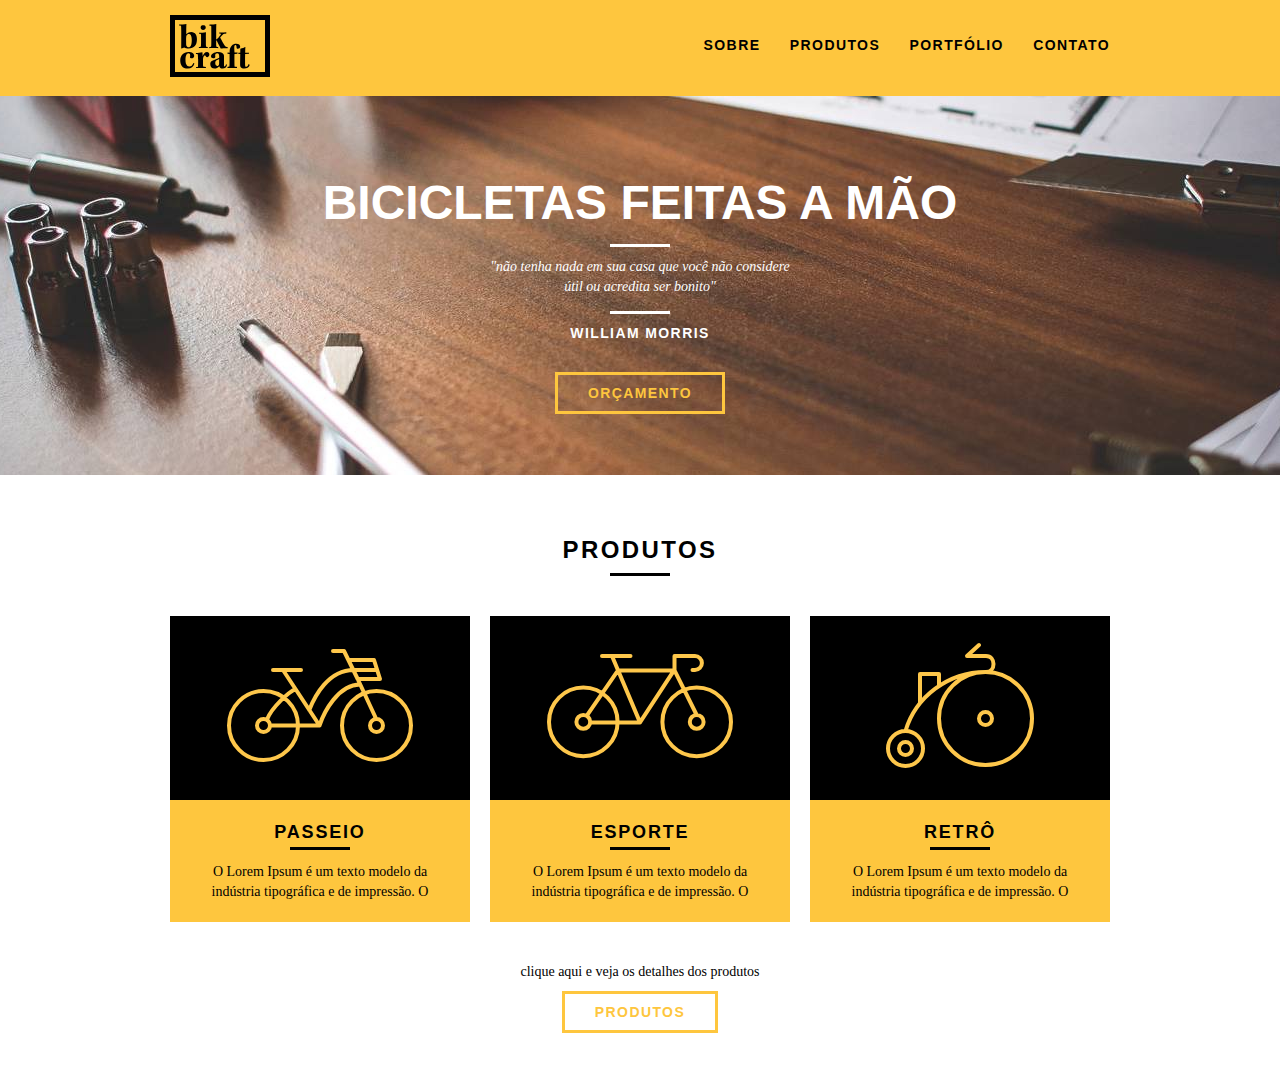
==== index.html @ 1c9a2f37 "first commit" ====
<!DOCTYPE html>
<html lang="pt-br">
  <head>
    <meta charset="utf-8" />
    <link rel="stylesheet" href="css/normalize.css" />
    <link rel="stylesheet" href="css/reset.css" />
    <link rel="stylesheet" href="css/grid.css" />
    <link rel="stylesheet" href="css/style.css" />
    <title>Bikcraft</title>
  </head>
  <body>
    <!-- HEADER -->
    <header class="header">
      <div class="container">
        <a href="index.html" class="grid-4">
          <img src="img/bikcraft.svg" alt="Bikcraft" />
        </a>

        <nav class="grid-12 header_menu">
          <ul>
            <li><a href="sobre.html">Sobre</a></li>
            <li><a href="produtos.html">Produtos</a></li>
            <li><a href="porfolio.html">Portfólio</a></li>
            <li><a href="contato.html">Contato</a></li>
          </ul>
        </nav>
      </div>
    </header>

    <!-- INTRODUÇÃO -->
    <section class="introducao">
      <div class="container">
        <h1>Bicicletas feitas a mão</h1>
        <blockquote class="quote-externo">
          <p>
            "não tenha nada em sua casa que você não considere útil ou acredita
            ser bonito"
          </p>
          <cite>WILLIAM MORRIS</cite>
        </blockquote>
        <a href="produtos.html" class="btn">Orçamento</a>
      </div>
    </section>

     <!-- PRODUTOS -->
    <section class="produtos container">
      <h2 class="subtitulo">Produtos</h2>
      <ul class="produtos-lista">
        <li class="grid-1-3">
          <div class="produtos-icone">
            <img src="img/produtos/passeio.svg" alt="Bikcraft Passeio" />
          </div>
          <h3>Passeio</h3>
          <p>
            O Lorem Ipsum é um texto modelo da indústria tipográfica e de
            impressão. O
          </p>
        </li>
        
        <li class="grid-1-3">
          <div class="produtos-icone">
            <img src="img/produtos/esporte.svg" alt="Bikcraft Passeio" />
          </div>
          <h3>Esporte</h3>
          <p>
            O Lorem Ipsum é um texto modelo da indústria tipográfica e de
            impressão. O
          </p>
        </li>

        <li class="grid-1-3">
          <div class="produtos-icone">
            <img src="img/produtos/retro.svg" alt="Bikcraft Passeio" />
          </div>
          <h3>Retrô</h3>
          <p>
            O Lorem Ipsum é um texto modelo da indústria tipográfica e de
            impressão. O
          </p>
        </li>
      </ul>

      <div class="call">
        <p>clique aqui e veja os detalhes dos produtos</p>
        <a href="produtos.html" class="btn btn-preto">Produtos</a>
      </div>
    </section>
  </body>
</html>
---- css/grid.css ----
*, *:before, *:after {
  -webkit-box-sizing: border-box; 
  -moz-box-sizing: border-box; 
  box-sizing: border-box;
}

.container {
	width: 960px;
	margin: 0 auto;
	padding: 0px;
	position: relative;
}

.container:after, .container:before {
	content: " ";
	display: table;
}

.container:after {
	clear: both;
}

.grid-1, .grid-2, .grid-3, .grid-4, .grid-5, .grid-6, .grid-7, .grid-8, .grid-9, .grid-10, .grid-11, .grid-12, .grid-13, .grid-14, .grid-15, .grid-16, .grid-1-3 {
	float: left;
	margin-left: 10px;
	margin-right: 10px;
}

.grid-1 	{width: 40px;}
.grid-2 	{width: 100px;}
.grid-3 	{width: 160px;}
.grid-4 	{width: 220px;}
.grid-5 	{width: 280px;}
.grid-6 	{width: 340px;}
.grid-7 	{width: 400px;}
.grid-8 	{width: 460px;}
.grid-9 	{width: 520px;}
.grid-10 	{width: 580px;}
.grid-11 	{width: 640px;}
.grid-12 	{width: 700px;}
.grid-13 	{width: 760px;}
.grid-14 	{width: 820px;}
.grid-15 	{width: 880px;}
.grid-16 	{width: 940px;}
.grid-1-3	{width: 300px;}
---- css/style.css ----
/* Estilos gerais */

body {
  font-family: Arial, Helvetica, sans-serif;
}

p {
  font-family: Georgia, "Times New Roman", Times, serif;
  font-size: 14px;
  line-height: 20px;
}

.btn {
  border: 3px solid #fec63e;
  padding: 10px 30px;
  color: #fec63e;
  font-size: 14px;
  line-height: 20px;
  text-transform: uppercase;
  letter-spacing: 0.1em;
  font-weight: bold;
}

.btn:hover {
  color: #fff;
  border-color: #fff;
}

.btn.btn-preto:hover {
    color: #000;
    border-color: #000;
}

.subtitulo {
    font-size: 24px;
    font-weight: bold;
    line-height: 30px;
    letter-spacing: .1em;
    color: #000;
    text-transform: uppercase;
    text-align: center;
    margin-bottom: 40px;
}

.subtitulo:after {
  content: "";
  display: block;
  width: 60px;
  height: 3px;
  background: #000;
  margin: 8px auto;
}

/* Header */
.header {
  position: fixed;
  top: 0;
  width: 100%;
  background: #fec63e;
  padding: 15px 0;
  z-index: 10;
}

.header_menu {
  text-align: right;
}

.header_menu ul li {
  display: inline-block;
  margin-left: 25px;
  margin-top: 20px;
}

.header_menu ul li a {
  color: #000;
  font-weight: bold;
  text-transform: uppercase;
  letter-spacing: 0.1em;
  font-size: 14px;
  line-height: 20px;
  padding: 10px 0;
}

.header_menu ul li a:hover {
  color: #fff;
}

/* Introdução */

.introducao {
  width: 100%;
  height: 380px;
  background: url("../img/bg.jpg") no-repeat center;
  background-size: cover;
  margin-top: 95px;
  text-align: center;
  padding-top: 80px;
}

.introducao h1 {
  font-size: 48px;
  color: #fff;
  font-weight: bold;
  text-transform: uppercase;
}

.quote-externo {
  max-width: 320px;
  margin: 0 auto;
  margin-bottom: 40px;
  color: #fff;
}

.quote-externo p {
  font-style: italic;
}

.quote-externo p:before,
.quote-externo p:after {
  content: "";
  display: block;
  width: 60px;
  height: 3px;
  background: #fff;
  margin: 14px auto 10px auto;
}

.quote-externo cite {
  font-style: normal;
  font-weight: bold;
  font-size: 14px;
  letter-spacing: 0.1em;
}

/*Produtos*/
.produtos{
    padding: 60px 0;
}

.produtos-lista li {
    background: #fec63e;
    text-align: center;
}

.produtos-lista li h3 {
    font-size: 18px;
    font-weight: bold;
    line-height: 25px;
    text-transform: uppercase;
    letter-spacing: .1em;
    margin-top: 20px;
}

.produtos-lista li h3:after {
    content: "";
    display: block;
    width: 60px;
    height: 3px;
    background: #000;
    margin: 2px auto;
}

.produtos-lista li p {
    padding: 10px 20px 20px 20px;
}

.produtos-icone {
    background: #000;
    padding: 20px;
}

.call {
    padding-top: 40px;
    text-align: center;
    clear: both;
}

.call p {
    margin-bottom: 20px;
}
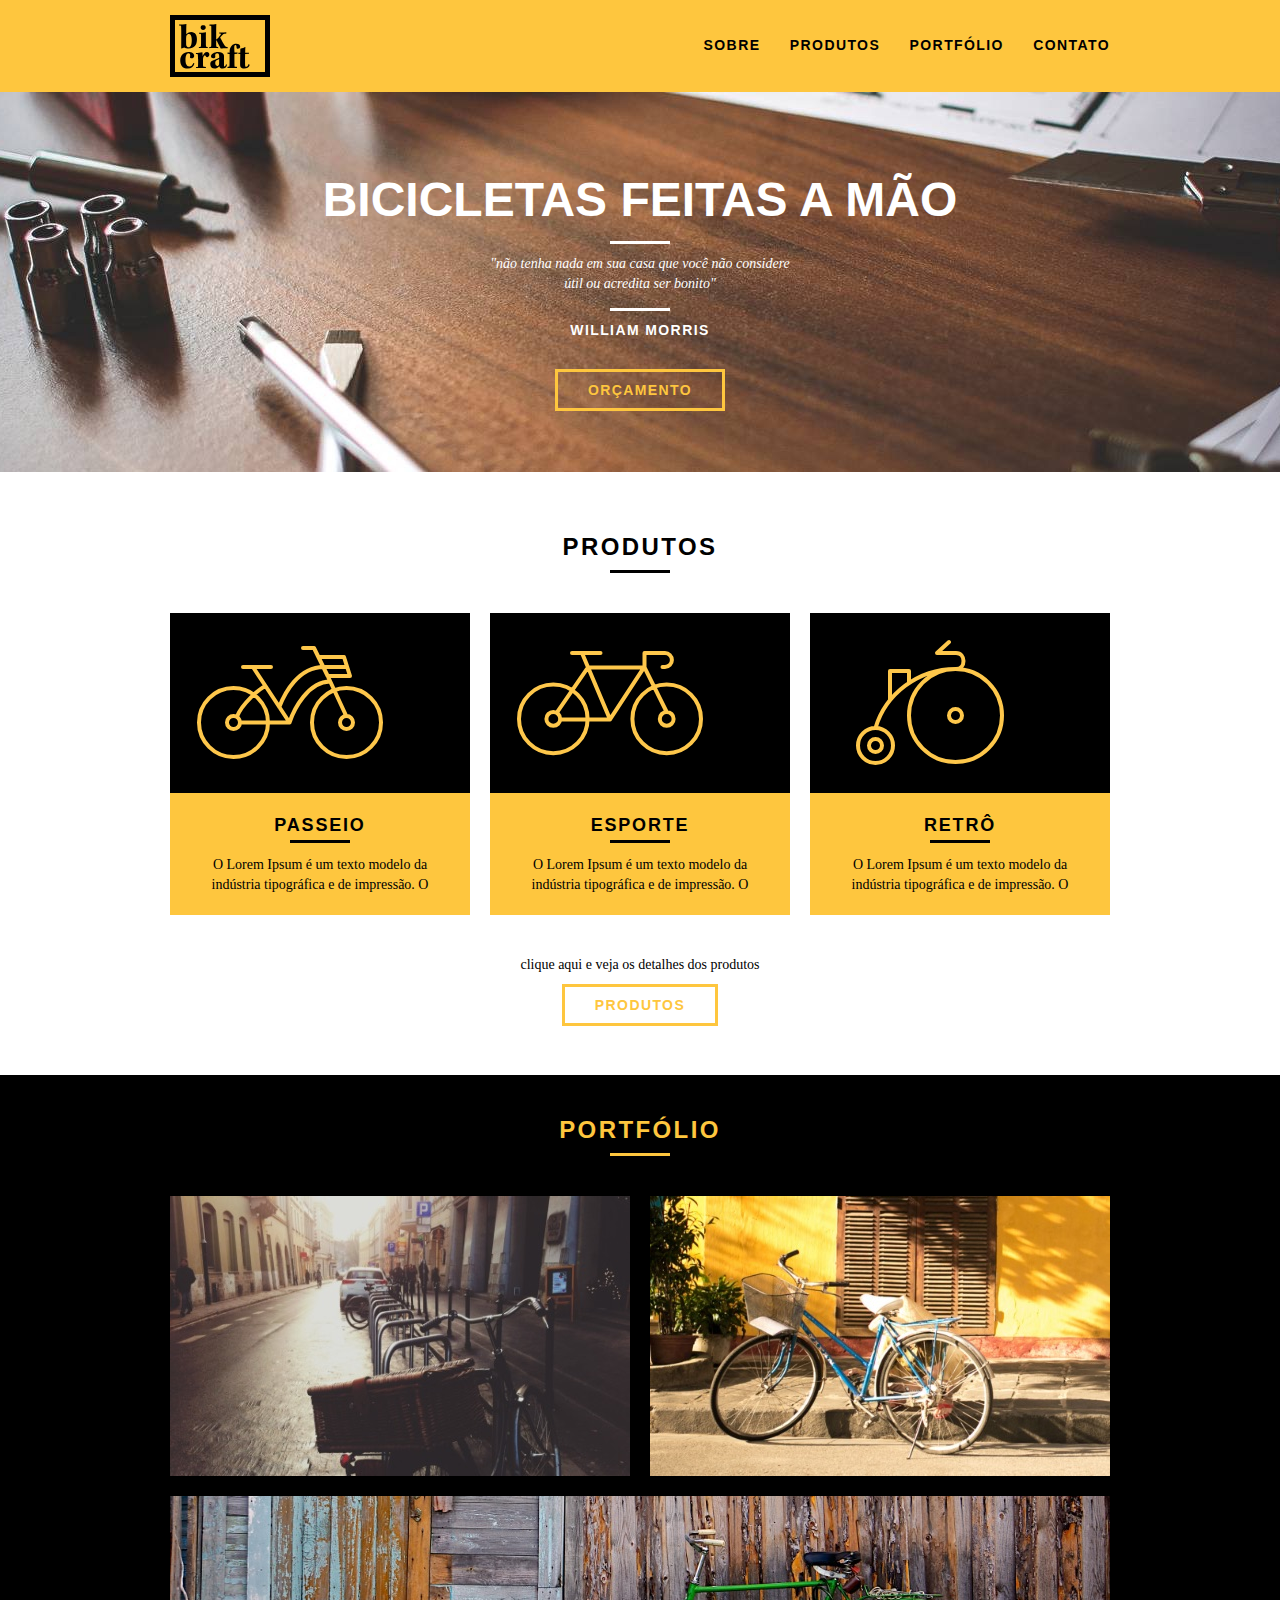
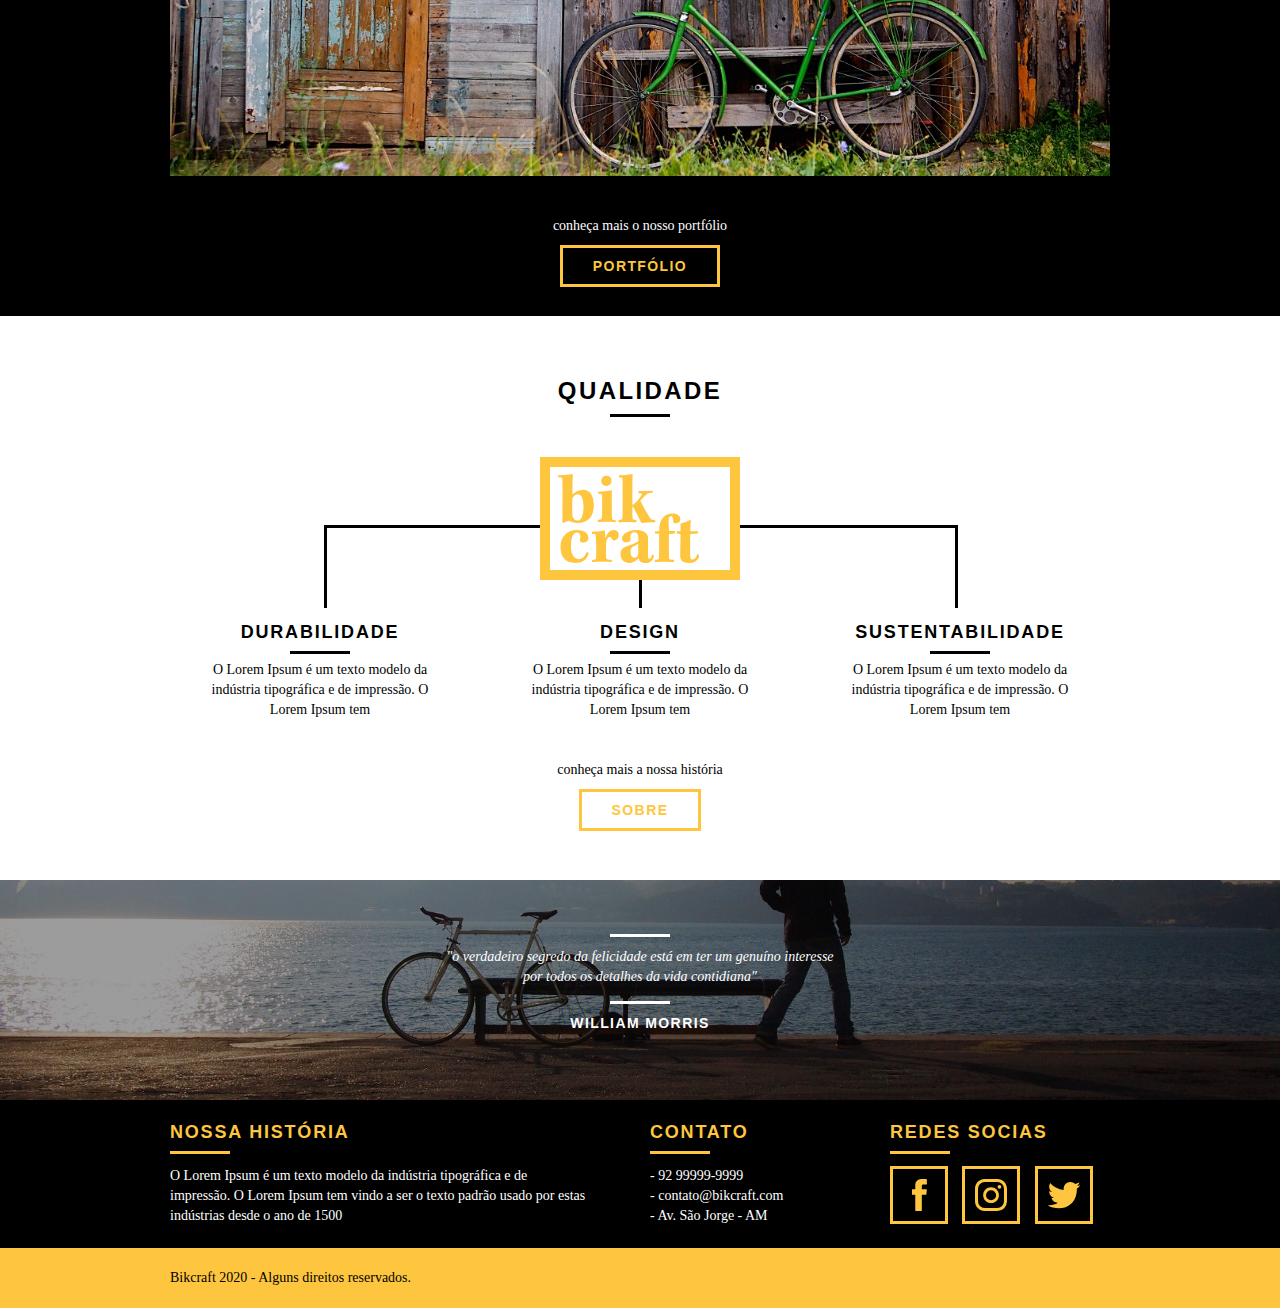
==== commit 30176a98: "home" ====
--- a/index.html
+++ b/index.html
@@ -42,7 +42,7 @@
       </div>
     </section>
 
-     <!-- PRODUTOS -->
+    <!-- PRODUTOS -->
     <section class="produtos container">
       <h2 class="subtitulo">Produtos</h2>
       <ul class="produtos-lista">
@@ -56,7 +56,7 @@
             impressão. O
           </p>
         </li>
-        
+
         <li class="grid-1-3">
           <div class="produtos-icone">
             <img src="img/produtos/esporte.svg" alt="Bikcraft Passeio" />
@@ -85,5 +85,128 @@
         <a href="produtos.html" class="btn btn-preto">Produtos</a>
       </div>
     </section>
+
+    <!-- PORTFOLIO -->
+    <section class="portfolio">
+      <div class="container">
+        <h2 class="subtitulo">Portfólio</h2>
+        <ul class="portfolio_lista">
+          <li class="grid-8">
+            <img src="img/portfolio/retro.jpg" alt="Bicicleta Retrô" />
+          </li>
+
+          <li class="grid-8">
+            <img src="img/portfolio/passeio.jpg" alt="Bicicleta Passeio" />
+          </li>
+
+          <li class="grid-16">
+            <img src="img/portfolio/esporte.jpg" alt="Bicicleta Esporte" />
+          </li>
+        </ul>
+
+        <div class="call">
+          <p>conheça mais o nosso portfólio</p>
+          <a href="portifolio.html" class="btn">Portfólio</a>
+        </div>
+      </div>
+    </section>
+
+    <!-- QUALIDADE -->
+    <section class="qualidade container">
+      <h2 class="subtitulo">Qualidade</h2>
+      <img src="img/bikcraft-qualidade.svg" alt="Bikcraft" />
+
+      <ul class="qualidade_lista">
+        <li class="grid-1-3">
+          <h3>Durabilidade</h3>
+          <p>
+            O Lorem Ipsum é um texto modelo da indústria tipográfica e de
+            impressão. O Lorem Ipsum tem
+          </p>
+        </li>
+
+        <li class="grid-1-3">
+          <h3>Design</h3>
+          <p>
+            O Lorem Ipsum é um texto modelo da indústria tipográfica e de
+            impressão. O Lorem Ipsum tem
+          </p>
+        </li>
+
+        <li class="grid-1-3">
+          <h3>Sustentabilidade</h3>
+          <p>
+            O Lorem Ipsum é um texto modelo da indústria tipográfica e de
+            impressão. O Lorem Ipsum tem
+          </p>
+        </li>
+      </ul>
+
+      <div class="call">
+        <p>conheça mais a nossa história</p>
+        <a href="sobre.html" class="btn btn-preto">Sobre</a>
+      </div>
+    </section>
+
+    <section class="quebra container">
+      <blockquote class="quote-externo">
+        <p>
+          "o verdadeiro segredo da felicidade está em ter um genuíno interesse
+          por todos os detalhes da vida contidiana"
+        </p>
+        <cite>WILLIAM MORRIS</cite>
+      </blockquote>
+    </section>
+
+    <footer>
+      <div class="footer">
+        <div class="container">
+          <div class="grid-8 footer_historia">
+            <h3>Nossa História</h3>
+            <p>
+              O Lorem Ipsum é um texto modelo da indústria tipográfica e de
+              impressão. O Lorem Ipsum tem vindo a ser o texto padrão usado por
+              estas indústrias desde o ano de 1500
+            </p>
+          </div>
+
+          <div class="grid-4 footer_contato">
+            <h3>Contato</h3>
+            <ul>
+              <li>- 92 99999-9999</li>
+              <li>- contato@bikcraft.com</li>
+              <li>- Av. São Jorge - AM</li>
+            </ul>
+          </div>
+
+          <div class="grid-4 footer_redes">
+            <h3>Redes Socias</h3>
+            <ul>
+              <li>
+                <a href="https://facebook.com" target="_blank">
+                  <img src="img/redes-sociais/facebook.svg" alt="Facebook" />
+                </a>
+              </li>
+              <li>
+                <a href="https://instagram.com" target="_blank">
+                  <img src="img/redes-sociais/instagram.svg" alt="Instagram" />
+                </a>
+              </li>
+              <li>
+                <a href="https://twitter.com" target="_blank">
+                  <img src="img/redes-sociais/twitter.svg" alt="Twitter" />
+                </a>
+              </li>
+            </ul>
+          </div>
+        </div>
+      </div>
+
+      <div class="copy">
+        <div class="container">
+          <p class="grid-16">Bikcraft 2020 - Alguns direitos reservados.</p>
+        </div>
+      </div>
+    </footer>
   </body>
 </html>
--- a/css/style.css
+++ b/css/style.css
@@ -8,6 +8,10 @@
   font-family: Georgia, "Times New Roman", Times, serif;
   font-size: 14px;
   line-height: 20px;
+}
+
+img {
+  display: block;
 }
 
 .btn {
@@ -27,19 +31,19 @@
 }
 
 .btn.btn-preto:hover {
-    color: #000;
-    border-color: #000;
+  color: #000;
+  border-color: #000;
 }
 
 .subtitulo {
-    font-size: 24px;
-    font-weight: bold;
-    line-height: 30px;
-    letter-spacing: .1em;
-    color: #000;
-    text-transform: uppercase;
-    text-align: center;
-    margin-bottom: 40px;
+  font-size: 24px;
+  font-weight: bold;
+  line-height: 30px;
+  letter-spacing: 0.1em;
+  color: #000;
+  text-transform: uppercase;
+  text-align: center;
+  margin-bottom: 40px;
 }
 
 .subtitulo:after {
@@ -92,7 +96,7 @@
   height: 380px;
   background: url("../img/bg.jpg") no-repeat center;
   background-size: cover;
-  margin-top: 95px;
+  margin-top: 92px;
   text-align: center;
   padding-top: 80px;
 }
@@ -133,48 +137,192 @@
 }
 
 /*Produtos*/
-.produtos{
-    padding: 60px 0;
+.produtos {
+  padding: 60px 0;
 }
 
 .produtos-lista li {
-    background: #fec63e;
-    text-align: center;
+  background: #fec63e;
+  text-align: center;
 }
 
 .produtos-lista li h3 {
-    font-size: 18px;
-    font-weight: bold;
-    line-height: 25px;
-    text-transform: uppercase;
-    letter-spacing: .1em;
-    margin-top: 20px;
+  font-size: 18px;
+  font-weight: bold;
+  line-height: 25px;
+  text-transform: uppercase;
+  letter-spacing: 0.1em;
+  margin-top: 20px;
 }
 
 .produtos-lista li h3:after {
-    content: "";
-    display: block;
-    width: 60px;
-    height: 3px;
-    background: #000;
-    margin: 2px auto;
+  content: "";
+  display: block;
+  width: 60px;
+  height: 3px;
+  background: #000;
+  margin: 2px auto;
 }
 
 .produtos-lista li p {
-    padding: 10px 20px 20px 20px;
+  padding: 10px 20px 20px 20px;
 }
 
 .produtos-icone {
-    background: #000;
-    padding: 20px;
+  background: #000;
+  padding: 20px;
 }
 
 .call {
-    padding-top: 40px;
-    text-align: center;
-    clear: both;
+  padding-top: 40px;
+  text-align: center;
+  clear: both;
 }
 
 .call p {
-    margin-bottom: 20px;
+  margin-bottom: 20px;
+}
+
+/*PORTFOLIO*/
+.portfolio {
+  width: 100%;
+  background: #000;
+  padding: 40px 0;
+}
+
+.portfolio .subtitulo {
+  color: #fec63e;
+}
+
+.portfolio .subtitulo:after {
+  background: #fec63e;
+}
+
+.portfolio_lista li:last-child {
+  margin-top: 20px;
+}
+
+.portfolio .call p {
+  color: #fff;
+}
+
+/* QUALIDADE */
+.qualidade {
+  padding: 60px 0;
+}
+
+.qualidade_lista {
+  padding-top: 20px;
+}
+
+.qualidade::after {
+  content: "";
+  width: 634px;
+  height: 83px;
+  display: block;
+  background: url(../img/linhas.svg) no-repeat center;
+  position: absolute;
+  top: 209px;
+  right: 162px;
+  z-index: -1;
+}
+
+.qualidade img {
+  margin: 0 auto;
+}
+
+.qualidade_lista li {
+  text-align: center;
+  padding: 0 40px;
+}
+
+.qualidade_lista li h3 {
+  font-size: 18px;
+  font-weight: bold;
+  line-height: 25px;
+  text-transform: uppercase;
+  letter-spacing: 0.1em;
+  margin-top: 20px;
+}
+
+.qualidade_lista li h3:after {
+  content: "";
+  display: block;
+  width: 60px;
+  height: 3px;
+  background: #000;
+  margin: 6px auto;
+}
+
+/* QUEBRA */
+
+.quebra {
+  width: 100%;
+  height: 220px;
+  background: url(../img/bg-footer.jpg) no-repeat center;
+  background-size: cover;
+  text-align: center;
+  padding-top: 40px;
+}
+
+.quebra .quote-externo {
+  max-width: 400px;
+}
+
+/* QUEBRA */
+
+.footer {
+  width: 100%;
+  background: #000;
+  color: #fff;
+  padding: 20px 0;
+}
+
+.footer h3 {
+  font-size: 18px;
+  line-height: 25px;
+  color: #fec63e;
+  text-transform: uppercase;
+  letter-spacing: .1em;
+  font-weight: bold;
+}
+
+.footer h3::after {
+  content: "";
+  display: block;
+  width: 60px;
+  height: 3px;
+  background: #fec63e;
+  margin: 6px 0 12px 0 ;
+}
+
+.footer_historia {
+  padding-right: 40px;
+}
+
+.footer_contato ul li {
+  font-size: 14px;
+  line-height: 20px;
+  font-family: Georgia, 'Times New Roman', Times, serif;
+}
+
+.footer_redes ul li {
+  display: inline-block;
+  margin-right: 10px;
+}
+
+.footer_redes ul li a {
+  display: block;
+  border: 3px solid #fec63e;
+  padding: 10px;
+}
+
+.footer_redes ul li a:hover {
+  border-color:  #fff;
+}
+
+.copy {
+  width: 100%;
+  background: #fec63e;
+  padding: 20px 0;
 }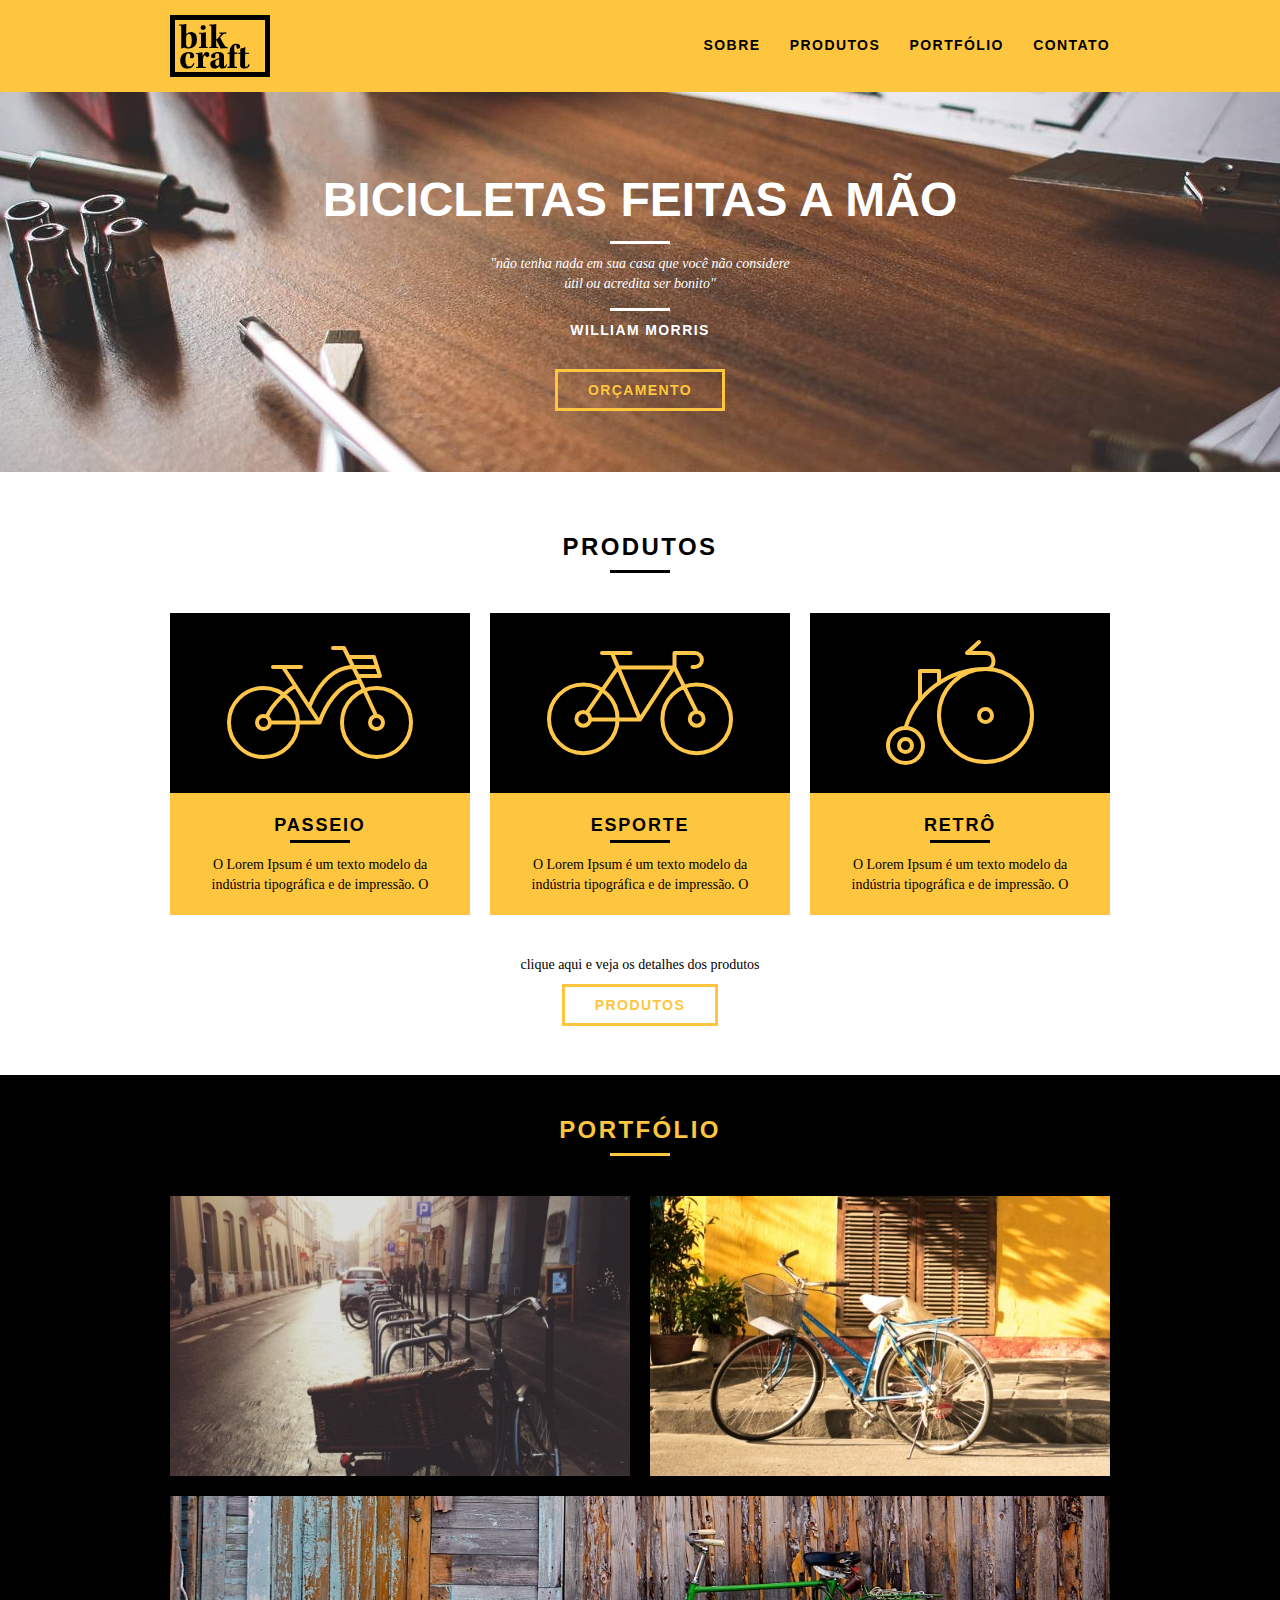
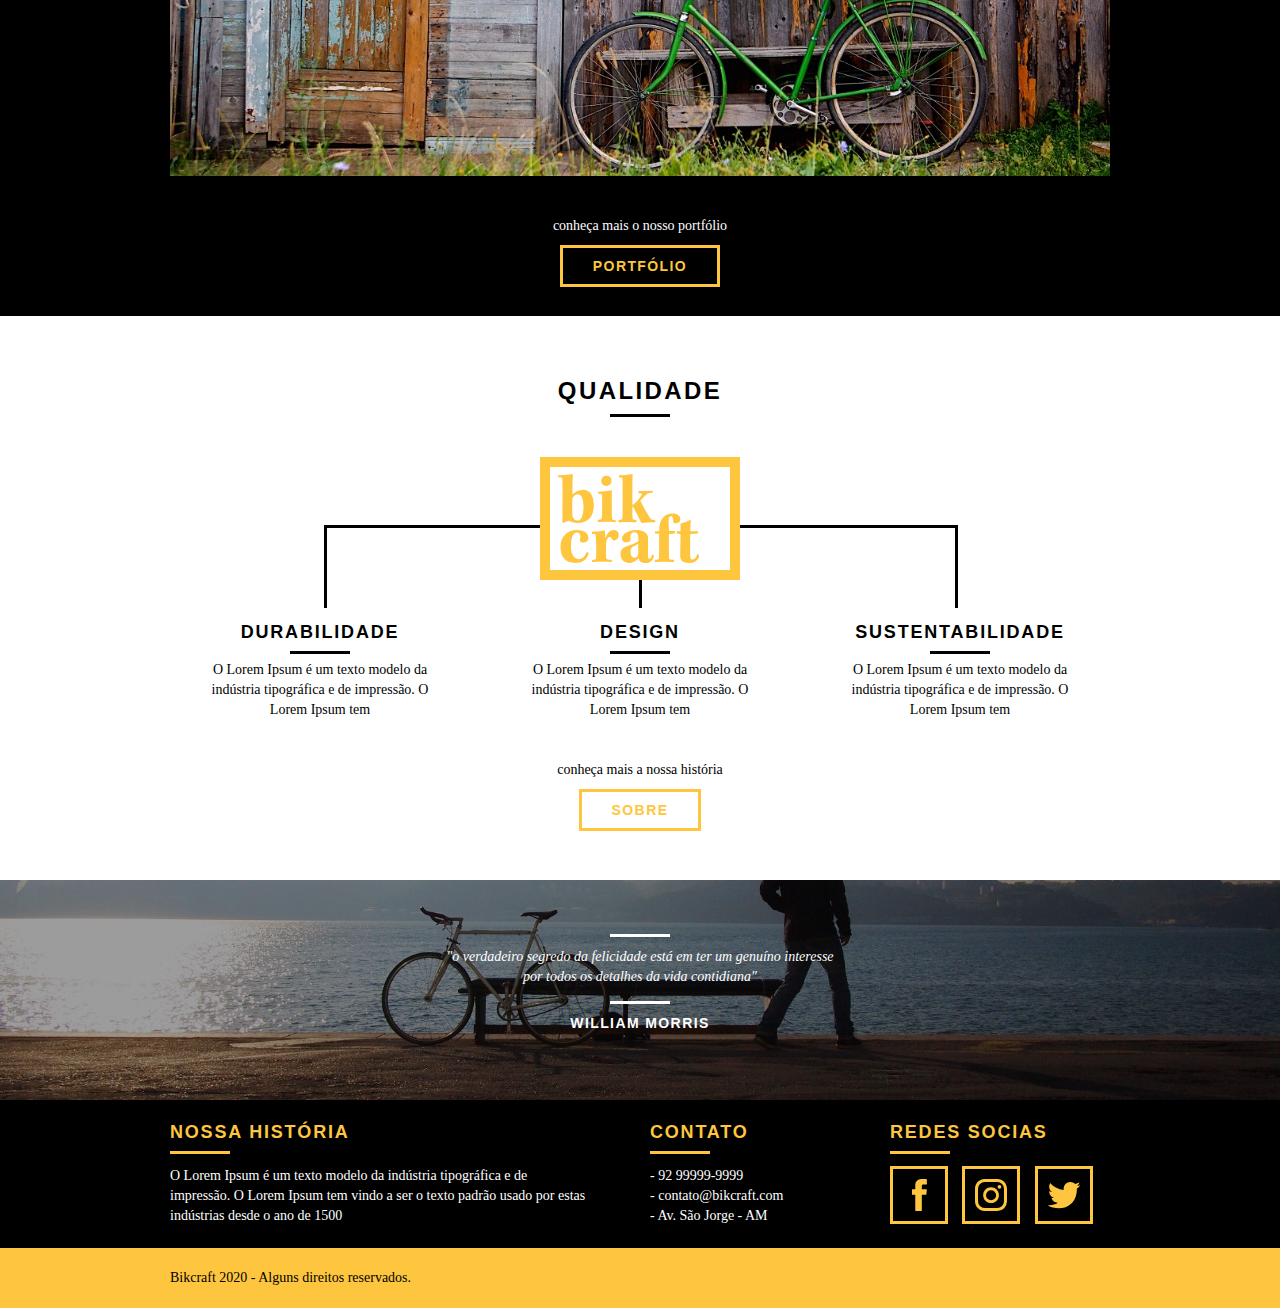
==== commit a190155c: "responsividade do grid e home" ====
--- a/index.html
+++ b/index.html
@@ -6,6 +6,7 @@
     <link rel="stylesheet" href="css/reset.css" />
     <link rel="stylesheet" href="css/grid.css" />
     <link rel="stylesheet" href="css/style.css" />
+    <link rel="stylesheet" href="css/reponsivo.css" />
     <title>Bikcraft</title>
   </head>
   <body>
@@ -20,7 +21,7 @@
           <ul>
             <li><a href="sobre.html">Sobre</a></li>
             <li><a href="produtos.html">Produtos</a></li>
-            <li><a href="porfolio.html">Portfólio</a></li>
+            <li><a href="portfolio.html">Portfólio</a></li>
             <li><a href="contato.html">Contato</a></li>
           </ul>
         </nav>
--- a/css/grid.css
+++ b/css/grid.css
@@ -1,45 +1,184 @@
-*, *:before, *:after {
-  -webkit-box-sizing: border-box; 
-  -moz-box-sizing: border-box; 
+*,
+*:before,
+*:after {
+  -webkit-box-sizing: border-box;
+  -moz-box-sizing: border-box;
   box-sizing: border-box;
 }
 
 .container {
-	width: 960px;
-	margin: 0 auto;
-	padding: 0px;
-	position: relative;
+  width: 960px;
+  margin: 0 auto;
+  padding: 0px;
+  position: relative;
 }
 
-.container:after, .container:before {
-	content: " ";
-	display: table;
+.container:after,
+.container:before {
+  content: " ";
+  display: table;
 }
 
 .container:after {
-	clear: both;
+  clear: both;
 }
 
-.grid-1, .grid-2, .grid-3, .grid-4, .grid-5, .grid-6, .grid-7, .grid-8, .grid-9, .grid-10, .grid-11, .grid-12, .grid-13, .grid-14, .grid-15, .grid-16, .grid-1-3 {
-	float: left;
-	margin-left: 10px;
-	margin-right: 10px;
+.grid-1,
+.grid-2,
+.grid-3,
+.grid-4,
+.grid-5,
+.grid-6,
+.grid-7,
+.grid-8,
+.grid-9,
+.grid-10,
+.grid-11,
+.grid-12,
+.grid-13,
+.grid-14,
+.grid-15,
+.grid-16,
+.grid-1-3 {
+  float: left;
+  margin-left: 10px;
+  margin-right: 10px;
 }
 
-.grid-1 	{width: 40px;}
-.grid-2 	{width: 100px;}
-.grid-3 	{width: 160px;}
-.grid-4 	{width: 220px;}
-.grid-5 	{width: 280px;}
-.grid-6 	{width: 340px;}
-.grid-7 	{width: 400px;}
-.grid-8 	{width: 460px;}
-.grid-9 	{width: 520px;}
-.grid-10 	{width: 580px;}
-.grid-11 	{width: 640px;}
-.grid-12 	{width: 700px;}
-.grid-13 	{width: 760px;}
-.grid-14 	{width: 820px;}
-.grid-15 	{width: 880px;}
-.grid-16 	{width: 940px;}
-.grid-1-3	{width: 300px;}+.grid-1 {
+  width: 40px;
+}
+.grid-2 {
+  width: 100px;
+}
+.grid-3 {
+  width: 160px;
+}
+.grid-4 {
+  width: 220px;
+}
+.grid-5 {
+  width: 280px;
+}
+.grid-6 {
+  width: 340px;
+}
+.grid-7 {
+  width: 400px;
+}
+.grid-8 {
+  width: 460px;
+}
+.grid-9 {
+  width: 520px;
+}
+.grid-10 {
+  width: 580px;
+}
+.grid-11 {
+  width: 640px;
+}
+.grid-12 {
+  width: 700px;
+}
+.grid-13 {
+  width: 760px;
+}
+.grid-14 {
+  width: 820px;
+}
+.grid-15 {
+  width: 880px;
+}
+.grid-16 {
+  width: 940px;
+}
+.grid-1-3 {
+  width: 300px;
+}
+
+@media only screen and (min-width: 788px) and (max-width: 979px) {
+  .container {
+    width: 768px;
+  }
+
+  .grid-1 {
+    width: 28px;
+  }
+  .grid-2 {
+    width: 76px;
+  }
+  .grid-3 {
+    width: 124px;
+  }
+  .grid-4 {
+    width: 172px;
+  }
+  .grid-5 {
+    width: 220px;
+  }
+  .grid-6 {
+    width: 268px;
+  }
+  .grid-7 {
+    width: 316px;
+  }
+  .grid-8 {
+    width: 364px;
+  }
+  .grid-9 {
+    width: 412px;
+  }
+  .grid-10 {
+    width: 460px;
+  }
+  .grid-11 {
+    width: 508px;
+  }
+  .grid-12 {
+    width: 556px;
+  }
+  .grid-13 {
+    width: 604px;
+  }
+  .grid-14 {
+    width: 652px;
+  }
+  .grid-15 {
+    width: 700px;
+  }
+  .grid-16 {
+    width: 748px;
+  }
+  .grid-1-3 {
+    width: 236px;
+  }
+}
+
+@media only screen and (max-width: 787px) {
+  .container {
+    width: 300px;
+  }
+
+  .grid-1,
+  .grid-2,
+  .grid-3,
+  .grid-4,
+  .grid-5,
+  .grid-6,
+  .grid-7,
+  .grid-8,
+  .grid-9,
+  .grid-10,
+  .grid-11,
+  .grid-12,
+  .grid-13,
+  .grid-14,
+  .grid-15,
+  .grid-16,
+  .grid-1-3 {
+    width: 300px;
+	margin: 0 0 20px 0;
+	float: none;
+  }
+}
--- a/css/style.css
+++ b/css/style.css
@@ -12,6 +12,7 @@
 
 img {
   display: block;
+  max-width: 100%;
 }
 
 .btn {
@@ -23,6 +24,7 @@
   text-transform: uppercase;
   letter-spacing: 0.1em;
   font-weight: bold;
+  cursor: pointer;
 }
 
 .btn:hover {
@@ -53,6 +55,25 @@
   height: 3px;
   background: #000;
   margin: 8px auto;
+}
+
+.subtitulo-interno {
+  font-size: 24px;
+  font-weight: bold;
+  line-height: 30px;
+  letter-spacing: 0.1em;
+  color: #000;
+  text-transform: uppercase;
+  margin-bottom: 20px;
+}
+
+.subtitulo-interno:after {
+  content: "";
+  display: block;
+  width: 60px;
+  height: 3px;
+  background: #000;
+  margin: 8px;
 }
 
 /* Header */
@@ -89,6 +110,10 @@
   color: #fff;
 }
 
+.header_menu ul li a.menu_ativo {
+  color: #fff;
+}
+
 /* Introdução */
 
 .introducao {
@@ -136,6 +161,33 @@
   letter-spacing: 0.1em;
 }
 
+/*INTRODUCAO INTERNA*/
+
+.introducao-interna {
+  width: 100%;
+  margin-top: 92px;
+  height: 160px;
+  text-align: center;
+  color: #fff;
+  padding-top: 30px;
+}
+
+.introducao-interna h1 {
+  font-size: 36px;
+  color: #fff;
+  font-weight: bold;
+  text-transform: uppercase;
+}
+
+.introducao-interna h1::after {
+  content: "";
+  display: block;
+  width: 60px;
+  height: 3px;
+  background: #fff;
+  margin: 6px auto 10px auto;
+}
+
 /*Produtos*/
 .produtos {
   padding: 60px 0;
@@ -144,6 +196,12 @@
 .produtos-lista li {
   background: #fec63e;
   text-align: center;
+  
+}
+
+.produtos-lista li img{
+  margin: 0 auto;
+  
 }
 
 .produtos-lista li h3 {
@@ -213,6 +271,7 @@
 
 .qualidade_lista {
   padding-top: 20px;
+  overflow: auto;  /* clear-fix */
 }
 
 .qualidade::after {
--- a/css/reponsivo.css
+++ b/css/reponsivo.css
@@ -0,0 +1,82 @@
+/* Estilo para tablets*/
+@media only screen and (min-width: 788px) and (max-width: 979px) {
+  /* HEADER */
+  .header {
+    position: relative;
+  }
+
+  /* QUALIDADE HOME*/
+  .qualidade::after {
+    right: 66px;
+  }
+
+  .qualidade_lista li {
+    padding: 0 10px;
+  }
+
+  /* FOOTER */
+
+  .footer_redes ul li a {
+    padding: 6px;
+  }
+
+  .footer_redes ul li a img {
+    width: 26px;
+    height: 26px;
+  }
+}
+
+/* Estilo para smartphones*/
+@media only screen and (max-width: 787px) {
+  /* HEADER */
+  .header {
+    position: relative;
+    padding-bottom: 0px;
+  }
+
+  .header img {
+    margin: 0 auto 10px auto;
+  }
+
+  .header_menu {
+    text-align: center;
+  }
+
+  .header_menu ul li {
+    margin: 5px;
+  }
+
+  .header_menu ul li a {
+    border: 4px solid #000;
+    width: 136px;
+    display: block;
+    float: left;
+  }
+
+  .header_menu ul li a:hover {
+    border-color: #fff;
+  }
+
+  /* INTRODUÇÃO */
+  .introducao {
+    margin-top: 0px;
+    padding-top: 40px;
+    background: url("../img/bg-mobile.jpg") no-repeat center;
+    background-size: cover;
+  }
+
+  .introducao h1 {
+    font-size: 36px;
+  }
+
+  /* CALL */
+
+  .call {
+    padding-top: 10px;
+  }
+
+  /* QUALIDADE HOME*/
+  .qualidade::after {
+    display: none;
+  }
+}
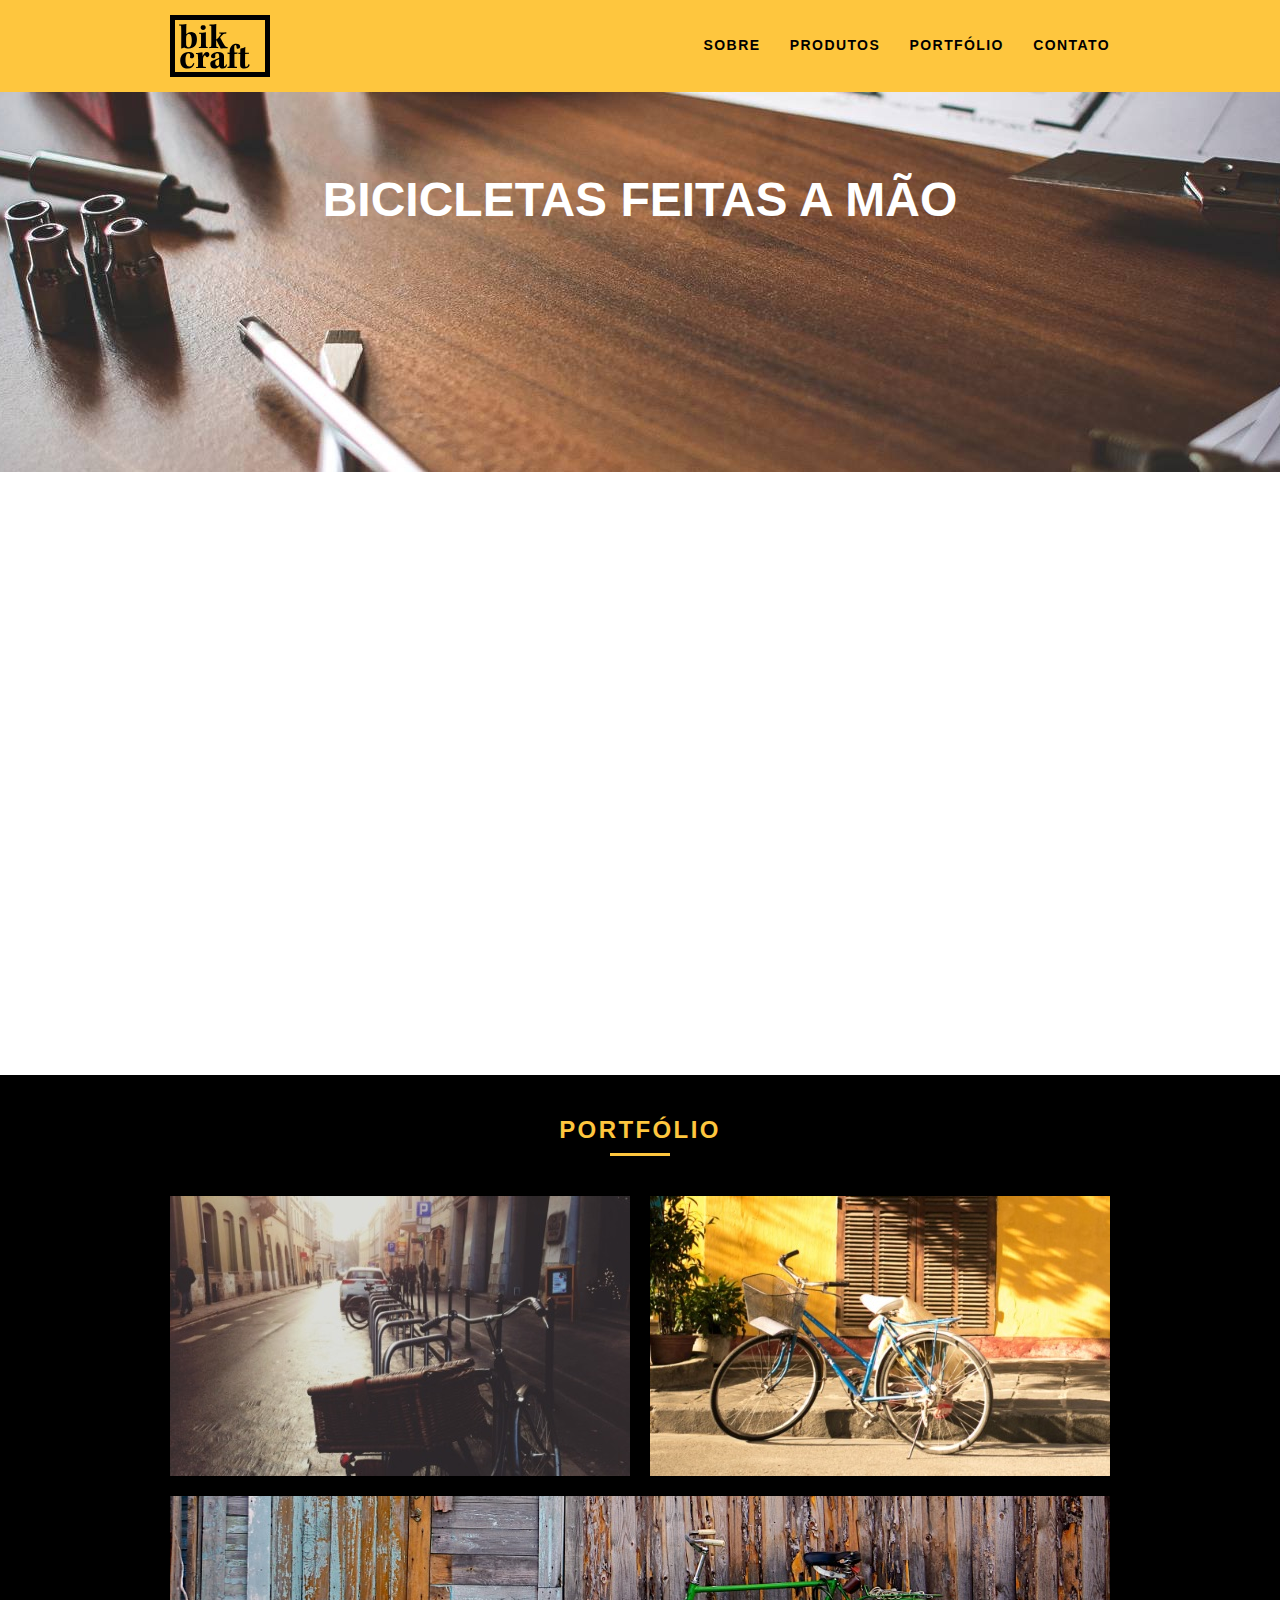
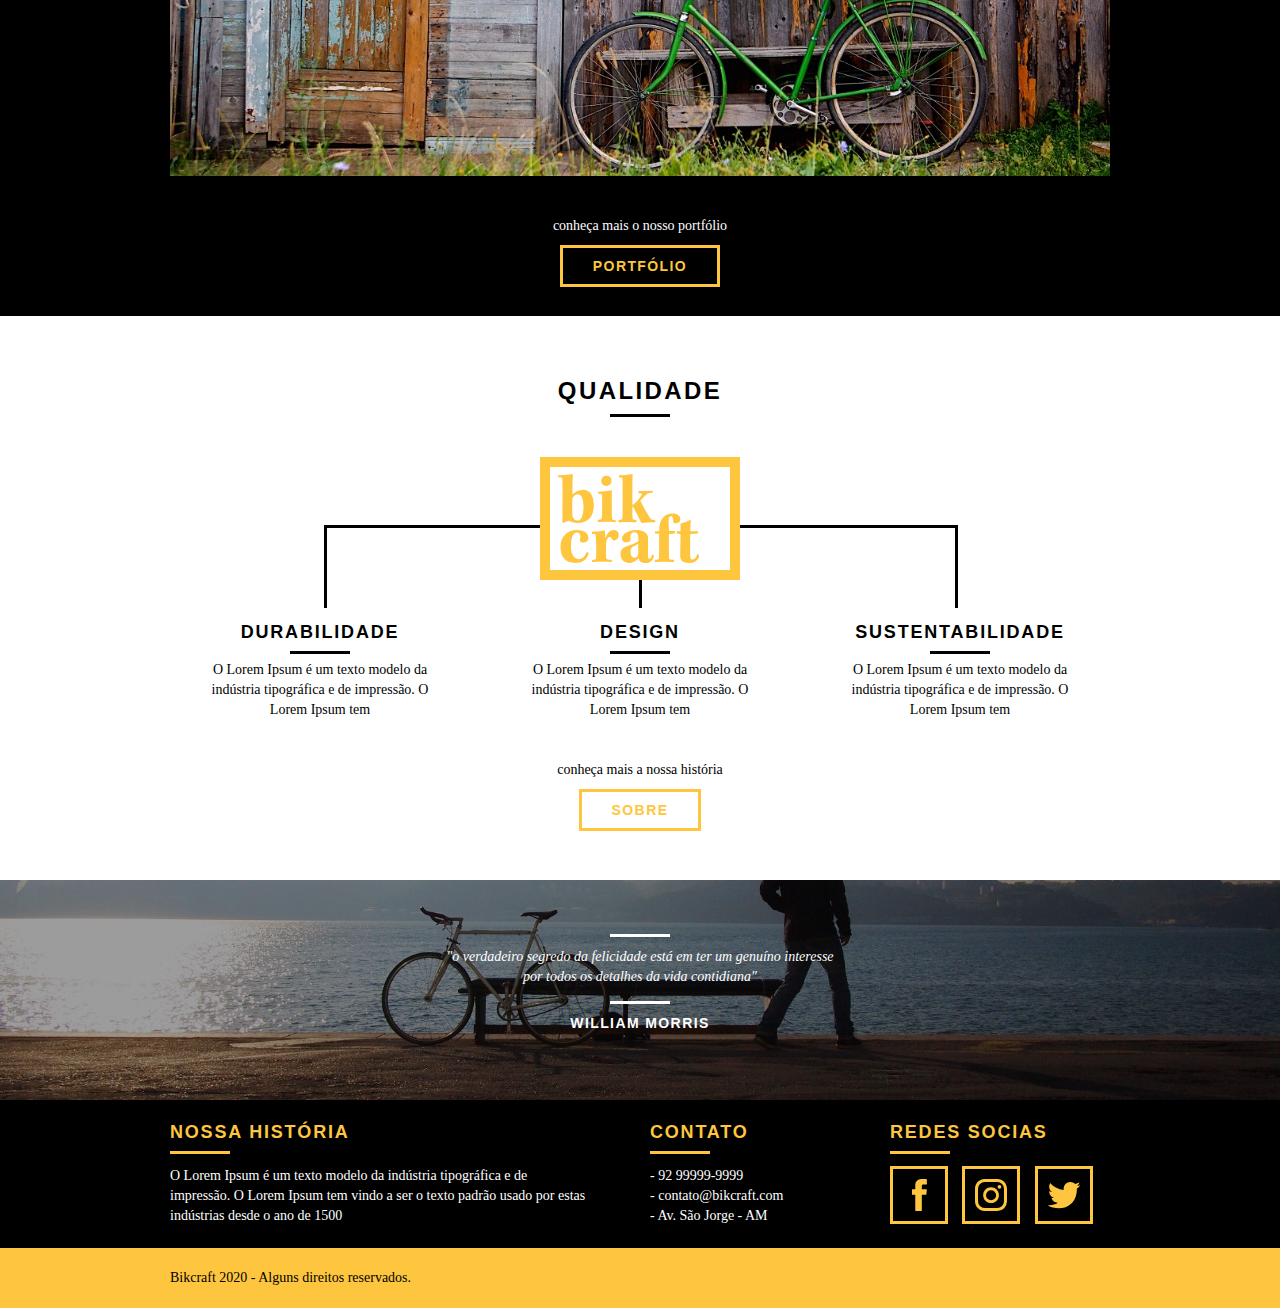
==== commit e65e5bf4: "animação" ====
--- a/index.html
+++ b/index.html
@@ -6,7 +6,11 @@
     <link rel="stylesheet" href="css/reset.css" />
     <link rel="stylesheet" href="css/grid.css" />
     <link rel="stylesheet" href="css/style.css" />
-    <link rel="stylesheet" href="css/reponsivo.css" />
+    <link rel="stylesheet" href="css/responsivo.css" />
+    <script>
+      document.documentElement.classList.add("js");
+    </script>
+
     <title>Bikcraft</title>
   </head>
   <body>
@@ -31,20 +35,20 @@
     <!-- INTRODUÇÃO -->
     <section class="introducao">
       <div class="container">
-        <h1>Bicicletas feitas a mão</h1>
-        <blockquote class="quote-externo">
+        <h1 data-anime="400" class="fadeInDown">Bicicletas feitas a mão</h1>
+        <blockquote data-anime="800" class="fadeInDown quote-externo">
           <p>
             "não tenha nada em sua casa que você não considere útil ou acredita
             ser bonito"
           </p>
           <cite>WILLIAM MORRIS</cite>
         </blockquote>
-        <a href="produtos.html" class="btn">Orçamento</a>
+        <a data-anime="1200" href="produtos.html" class="btn">Orçamento</a>
       </div>
     </section>
 
     <!-- PRODUTOS -->
-    <section class="produtos container">
+    <section class="produtos container fadeInDown" data-anime="1600">
       <h2 class="subtitulo">Produtos</h2>
       <ul class="produtos-lista">
         <li class="grid-1-3">
@@ -209,5 +213,8 @@
         </div>
       </div>
     </footer>
+
+    <script src="./js/simple-anime.js"></script>
+    <script src="./js/script.js"></script>
   </body>
 </html>
--- a/css/style.css
+++ b/css/style.css
@@ -196,12 +196,10 @@
 .produtos-lista li {
   background: #fec63e;
   text-align: center;
-  
-}
-
-.produtos-lista li img{
+}
+
+.produtos-lista li img {
   margin: 0 auto;
-  
 }
 
 .produtos-lista li h3 {
@@ -271,7 +269,7 @@
 
 .qualidade_lista {
   padding-top: 20px;
-  overflow: auto;  /* clear-fix */
+  overflow: auto; /* clear-fix */
 }
 
 .qualidade::after {
@@ -342,7 +340,7 @@
   line-height: 25px;
   color: #fec63e;
   text-transform: uppercase;
-  letter-spacing: .1em;
+  letter-spacing: 0.1em;
   font-weight: bold;
 }
 
@@ -352,7 +350,7 @@
   width: 60px;
   height: 3px;
   background: #fec63e;
-  margin: 6px 0 12px 0 ;
+  margin: 6px 0 12px 0;
 }
 
 .footer_historia {
@@ -362,7 +360,7 @@
 .footer_contato ul li {
   font-size: 14px;
   line-height: 20px;
-  font-family: Georgia, 'Times New Roman', Times, serif;
+  font-family: Georgia, "Times New Roman", Times, serif;
 }
 
 .footer_redes ul li {
@@ -377,11 +375,65 @@
 }
 
 .footer_redes ul li a:hover {
-  border-color:  #fff;
+  border-color: #fff;
 }
 
 .copy {
   width: 100%;
   background: #fec63e;
   padding: 20px 0;
-}+}
+
+/* JAVASCRIPT */
+
+.js [data-slide] {
+  position: relative;
+}
+.js [data-slide] > * {
+  position: absolute;
+  top: 0px;
+  opacity: 0;
+}
+.js [data-slide] > .active {
+  position: relative;
+  opacity: 1;
+  transition: opacity 500ms;
+  z-index: 1;
+}
+
+.js [data-slide-nav] {
+  display: block;
+  text-align: center;
+  margin-top: 20px;
+}
+
+.js [data-slide-nav] button {
+  display: inline-block;
+  width: 12px;
+  height: 12px;
+  margin: 4px;
+  border: none;
+  padding: 0px;
+  border-radius: 6px;
+  text-indent: -99px;
+  overflow: hidden;
+  background: #1d1d1d;
+}
+
+.js [data-slide-nav] button.active {
+  background: #fec63e;
+}
+
+.js [data-anime] {
+  opacity: 0;
+}
+
+.js .fadeInDown {
+  transform: translate3d(0, -20px, 0);
+}
+
+.js .anime {
+  opacity: 1;
+  transform: none;
+  transition: opacity 800ms, transform 800ms;
+}
--- a/css/responsivo.css
+++ b/css/responsivo.css
@@ -0,0 +1,161 @@
+/* Estilo para tablets*/
+@media only screen and (min-width: 788px) and (max-width: 979px) {
+  /* QUALIDADE HOME*/
+  .qualidade::after {
+    right: 66px;
+  }
+
+  .qualidade_lista li {
+    padding: 0 10px;
+  }
+
+  /* FOOTER */
+
+  .footer_redes ul li a {
+    padding: 6px;
+  }
+
+  .footer_redes ul li a img {
+    width: 26px;
+    height: 26px;
+  }
+  /* PRODUTOS */
+  .produto_item h2 {
+    top: -150px;
+    margin-bottom: -56px;
+  }
+
+  .produto_icone {
+    padding: 41px 0;
+  }
+
+  .produto_info p {
+    font-size: 14px;
+    line-height: 20px;
+    height: 122px;
+    padding: 20px 30px;
+  }
+
+  .produto_info ul li {
+    width: 181px;
+  }
+}
+
+/* Estilo para smartphones*/
+@media only screen and (max-width: 787px) {
+  /* HEADER */
+  .header {
+    position: relative;
+    padding-bottom: 0px;
+  }
+
+  .header img {
+    margin: 0 auto 10px auto;
+  }
+
+  .header_menu {
+    text-align: center;
+  }
+
+  .header_menu ul li {
+    margin: 5px;
+  }
+
+  .header_menu ul li a {
+    border: 4px solid #000;
+    width: 136px;
+    display: block;
+    float: left;
+  }
+
+  .header_menu ul li a:hover {
+    border-color: #fff;
+  }
+
+  .header_menu ul li a.menu_ativo {
+    border-color: #fff;
+  }
+
+  /* INTRODUÇÃO */
+  .introducao {
+    margin-top: 0px;
+    padding-top: 40px;
+    background: url("../img/bg-mobile.jpg") no-repeat center;
+    background-size: cover;
+  }
+
+  .introducao h1 {
+    font-size: 36px;
+  }
+
+  /* INTRODUÇÃO  INTERNA*/
+
+  .introducao-interna {
+    margin-top: 0px;
+  }
+
+  /* CALL */
+
+  .call {
+    padding-top: 10px;
+  }
+
+  /* QUALIDADE HOME*/
+  .qualidade::after {
+    display: none;
+  }
+
+  /* SOBRE*/
+
+  .missao_sobre p {
+    font-size: 14px;
+    line-height: 20px;
+    padding-right: 0px;
+  }
+
+  .missao_sobre ul li {
+    font-size: 14px;
+    line-height: 25px;
+  }
+
+  /* PRODUTOS */
+  .produto_item h2 {
+    top: -100px;
+    margin-bottom: -68px;
+  }
+
+  .produto_icone {
+    padding: 41px 0;
+  }
+
+  .produto_info p {
+    font-size: 14px;
+    line-height: 20px;
+    height: auto;
+    padding: 20px 30px;
+  }
+
+  .produto_info ul li {
+    width: 149px;
+    font-size: 14px;
+    line-height: 20px;
+    padding-top: 14px;
+  }
+
+  
+/*ORÇAMENTO*/
+  .form {
+    padding-right: 0px;
+  }
+
+  .orcamento ul {
+    padding-right: 0px;
+  }
+
+  /* CONTATO*/
+  .contato_form {
+    padding-right: 0px;
+    margin-bottom: 40px;
+  }
+
+}
